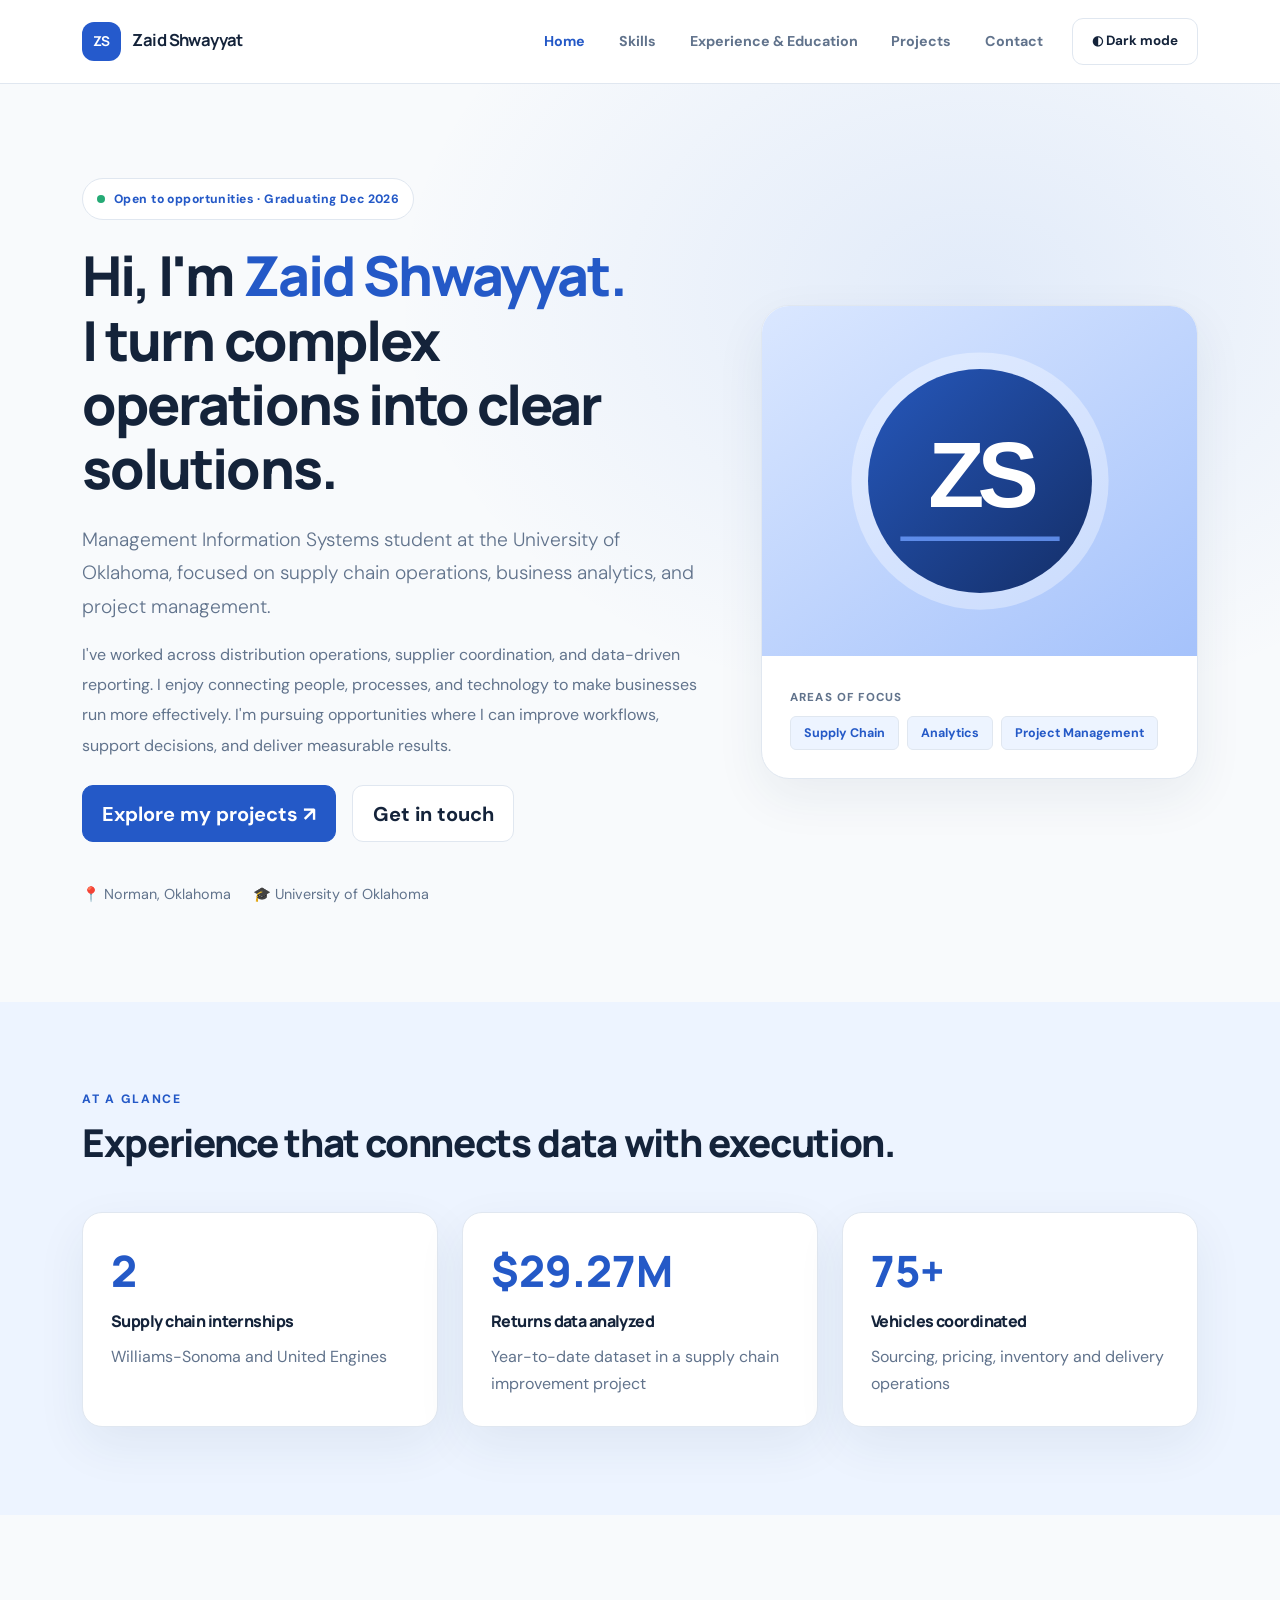
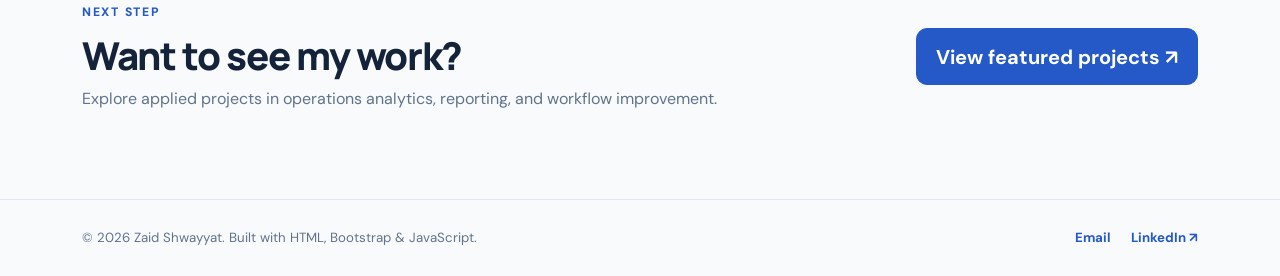
==== index.html @ 21653b59 "Add files via upload" ====
<!doctype html>
<html lang="en"><head><meta charset="utf-8"><meta name="viewport" content="width=device-width, initial-scale=1"><meta name="description" content="Portfolio of Zaid Shwayyat, supply chain and analytics professional."><title>Home | Zaid Shwayyat</title><link rel="preconnect" href="https://fonts.googleapis.com"><link rel="preconnect" href="https://fonts.gstatic.com" crossorigin><link href="https://fonts.googleapis.com/css2?family=DM+Sans:wght@400;500;600;700&family=Manrope:wght@400;500;600;700;800&display=swap" rel="stylesheet"><link href="https://cdn.jsdelivr.net/npm/bootstrap@5.3.3/dist/css/bootstrap.min.css" rel="stylesheet" integrity="sha384-QWTKZyjpPEjISv5WaRU9OFeRpok6YctnYmDr5pNlyT9EMqKN1pNj5rD" crossorigin="anonymous"><link rel="stylesheet" href="css/style.css"></head>
<body><a class="skip-link" href="#main-content">Skip to content</a><header><nav class="navbar navbar-expand-lg fixed-top site-navbar" aria-label="Main navigation"><div class="container"><a class="navbar-brand fw-bold" href="index.html"><span class="brand-mark">ZS</span> Zaid Shwayyat</a><button class="navbar-toggler" type="button" data-bs-toggle="collapse" data-bs-target="#mainNav" aria-controls="mainNav" aria-expanded="false" aria-label="Toggle navigation"><span class="navbar-toggler-icon"></span></button><div class="collapse navbar-collapse" id="mainNav"><ul class="navbar-nav ms-auto align-items-lg-center gap-lg-2"><li class="nav-item"><a class="nav-link active" aria-current="page" href="index.html">Home</a></li>
<li class="nav-item"><a class="nav-link "  href="skills.html">Skills</a></li>
<li class="nav-item"><a class="nav-link "  href="experience.html">Experience & Education</a></li>
<li class="nav-item"><a class="nav-link "  href="projects.html">Projects</a></li>
<li class="nav-item"><a class="nav-link "  href="contact.html">Contact</a></li></ul><button id="theme-toggle" class="btn theme-toggle ms-lg-3 mt-3 mt-lg-0" type="button" aria-label="Switch to dark mode">◐ <span id="theme-label">Dark mode</span></button></div></div></nav></header>
<main id="main-content"><section class="hero"><div class="container"><div class="row align-items-center g-5"><div class="col-lg-7"><div class="eyebrow"><span class="status-dot"></span> Open to opportunities · Graduating Dec 2026</div><h1>Hi, I'm <span class="gradient-text">Zaid Shwayyat.</span><br>I turn complex operations into clear solutions.</h1><p class="lead hero-lead">Management Information Systems student at the University of Oklahoma, focused on supply chain operations, business analytics, and project management.</p><p class="body-copy">I've worked across distribution operations, supplier coordination, and data-driven reporting. I enjoy connecting people, processes, and technology to make businesses run more effectively. I'm pursuing opportunities where I can improve workflows, support decisions, and deliver measurable results.</p><div class="d-flex flex-wrap gap-3 mt-4"><a class="btn btn-primary btn-lg" href="projects.html">Explore my projects <span aria-hidden="true">↗</span></a><a class="btn btn-outline-secondary btn-lg" href="contact.html">Get in touch</a></div><div class="hero-meta"><span>📍 Norman, Oklahoma</span><span>🎓 University of Oklahoma</span></div></div><div class="col-lg-5"><div class="profile-panel"><div class="profile-graphic"><img src="images/avatar.svg" alt="Illustrated initials ZS representing Zaid Shwayyat" width="280" height="280"></div><div class="profile-bottom"><span class="mini-label">AREAS OF FOCUS</span><div class="d-flex flex-wrap gap-2 mt-2"><span class="badge skill-badge">Supply Chain</span><span class="badge skill-badge">Analytics</span><span class="badge skill-badge">Project Management</span></div></div></div></div></div></div></section><section class="section subtle-section"><div class="container"><div class="section-kicker">AT A GLANCE</div><h2 class="section-heading">Experience that connects data with execution.</h2><div class="row g-4 mt-1"><div class="col-md-4"><div class="metric-card"><span class="metric-number">2</span><h3>Supply chain internships</h3><p>Williams-Sonoma and United Engines</p></div></div><div class="col-md-4"><div class="metric-card"><span class="metric-number">$29.27M</span><h3>Returns data analyzed</h3><p>Year-to-date dataset in a supply chain improvement project</p></div></div><div class="col-md-4"><div class="metric-card"><span class="metric-number">75+</span><h3>Vehicles coordinated</h3><p>Sourcing, pricing, inventory and delivery operations</p></div></div></div></div></section><section class="section"><div class="container"><div class="row align-items-center g-4"><div class="col-lg-8"><div class="section-kicker">NEXT STEP</div><h2 class="section-heading mb-2">Want to see my work?</h2><p class="muted mb-0">Explore applied projects in operations analytics, reporting, and workflow improvement.</p></div><div class="col-lg-4 text-lg-end"><a class="btn btn-primary btn-lg" href="projects.html">View featured projects ↗</a></div></div></div></section></main><footer class="footer mt-auto"><div class="container d-flex flex-column flex-sm-row justify-content-between align-items-sm-center gap-2"><p class="mb-0">© <span id="year">2026</span> Zaid Shwayyat. Built with HTML, Bootstrap & JavaScript.</p><div><a href="mailto:zaidshwayyat@gmail.com">Email</a><a href="https://www.linkedin.com/in/zshwayyat" target="_blank" rel="noopener noreferrer">LinkedIn ↗</a></div></div></footer><script src="https://cdn.jsdelivr.net/npm/bootstrap@5.3.3/dist/js/bootstrap.bundle.min.js" crossorigin="anonymous"></script><script src="js/script.js" defer></script></body></html>
---- css/style.css ----
/* Custom visual design layered over Bootstrap */
:root {
    --bg: #f8fafc;
    --surface: #fff;
    --ink: #14233a;
    --muted: #61738c;
    --border: #e0e7f0;
    --primary: #2459c7;
    --soft: #edf4ff;
    --nav: rgba(255,255,255,.95);
    --shadow: 0 18px 50px rgba(31,54,90,.07)
}

[data-theme="dark"] {
    --bg: #0e1728;
    --surface: #18253a;
    --ink: #ecf3ff;
    --muted: #b0bfd6;
    --border: #34445e;
    --primary: #82aaff;
    --soft: #202f49;
    --nav: rgba(14,23,40,.96);
    --shadow: 0 18px 50px rgba(0,0,0,.15)
}

* {
    box-sizing: border-box
}

html {
    scroll-behavior: smooth
}

body {
    font-family: 'DM Sans',sans-serif;
    background: var(--bg);
    color: var(--ink);
    padding-top: 84px;
    min-height: 100vh;
    display: flex;
    flex-direction: column
}

main {
    flex: 1
}

h1, h2, h3, .navbar-brand {
    font-family: Manrope,sans-serif;
    letter-spacing: -.035em
}

a {
    transition: color .2s
}

    a:not(.btn):not(.nav-link):not(.navbar-brand) {
        color: var(--primary)
    }

.site-navbar {
    background: var(--nav);
    border-bottom: 1px solid var(--border);
    backdrop-filter: blur(14px);
    min-height: 84px
}

.navbar-brand {
    color: var(--ink) !important;
    font-size: 1.04rem
}

.brand-mark {
    display: inline-grid;
    place-items: center;
    width: 39px;
    height: 39px;
    background: #255acc;
    color: #fff;
    border-radius: 12px;
    margin-right: 9px;
    font-size: .85rem
}

.navbar-nav .nav-link {
    font-weight: 700;
    color: var(--muted);
    font-size: .89rem;
    padding: .55rem .8rem !important
}

    .navbar-nav .nav-link:hover, .navbar-nav .nav-link.active {
        color: var(--primary)
    }

.navbar-toggler {
    border-color: var(--border);
    background: #eef3f9
}

.theme-toggle {
    border: 1px solid var(--border);
    color: var(--ink);
    background: var(--surface);
    border-radius: 12px;
    font-size: .84rem;
    font-weight: 700
}

    .theme-toggle:hover {
        border-color: var(--primary);
        color: var(--primary)
    }

.hero {
    padding: 94px 0 96px;
    background: radial-gradient(ellipse at 76% 23%,rgba(61,125,230,.12),transparent 42%)
}

.eyebrow, .section-kicker {
    font-size: .76rem;
    letter-spacing: .14em;
    text-transform: uppercase;
    font-weight: 800;
    color: var(--primary)
}

.eyebrow {
    display: inline-flex;
    align-items: center;
    gap: 9px;
    padding: 11px 14px;
    border: 1px solid var(--border);
    border-radius: 100px;
    background: var(--surface);
    letter-spacing: .035em;
    text-transform: none
}

.status-dot {
    width: 8px;
    height: 8px;
    border-radius: 50%;
    background: #25aa75
}

.hero h1 {
    font-size: clamp(2.55rem,4.3vw,4.35rem);
    line-height: 1.17;
    font-weight: 800;
    margin: 23px 0 22px
}

.gradient-text {
    color: var(--primary)
}

.lead {
    font-size: 1.2rem;
    line-height: 1.75;
    color: var(--muted);
    max-width: 760px
}

.hero-lead {
    max-width: 650px
}

.body-copy {
    color: var(--muted);
    line-height: 1.9;
    font-size: 1rem;
    max-width: 620px
}

.btn {
    border-radius: 11px;
    font-weight: 700;
    padding: .78rem 1.2rem
}

.btn-primary {
    --bs-btn-bg: #2459c7;
    --bs-btn-border-color: #2459c7;
    --bs-btn-hover-bg: #17439d;
    --bs-btn-hover-border-color: #17439d;
    color: #fff
}

.btn-outline-secondary {
    color: var(--ink);
    border-color: var(--border);
    background: var(--surface)
}

    .btn-outline-secondary:hover {
        background: var(--soft);
        color: var(--ink);
        border-color: var(--primary)
    }

.hero-meta {
    display: flex;
    flex-wrap: wrap;
    gap: 22px;
    margin-top: 42px;
    font-size: .9rem;
    color: var(--muted)
}

.profile-panel {
    background: var(--surface);
    border: 1px solid var(--border);
    border-radius: 28px;
    box-shadow: var(--shadow);
    overflow: hidden;
    max-width: 440px;
    margin-inline: auto
}

.profile-graphic {
    min-height: 350px;
    background: linear-gradient(145deg,#dae7ff,#a5c2fb);
    display: grid;
    place-items: center
}

    .profile-graphic img {
        width: min(75%,280px);
        height: auto
    }

.profile-bottom {
    padding: 28px
}

.mini-label {
    font-size: .72rem;
    color: var(--muted);
    font-weight: 800;
    letter-spacing: .1em
}

.skill-badge {
    background: var(--soft);
    color: var(--primary);
    font-size: .78rem;
    padding: 10px 13px;
    border: 1px solid var(--border)
}

.section {
    padding: 88px 0
}

.subtle-section {
    background: var(--soft)
}

.section-heading {
    font-weight: 800;
    font-size: clamp(1.75rem,3vw,2.5rem);
    margin: 12px 0 22px
}

.metric-card, .content-card, .timeline-card, .project-card {
    background: var(--surface);
    border: 1px solid var(--border);
    border-radius: 20px;
    padding: 28px;
    box-shadow: var(--shadow);
    height: 100%
}

.metric-number {
    font: 800 2.7rem Manrope,sans-serif;
    color: var(--primary)
}

.metric-card h3 {
    font-size: 1rem;
    font-weight: 800;
    margin: 12px 0
}

.metric-card p, .content-card p, .muted {
    color: var(--muted)
}

.metric-card p {
    margin-bottom: 0;
    line-height: 1.7
}

.page-hero {
    padding: 82px 0 64px
}

    .page-hero h1 {
        font-size: clamp(2.7rem,5vw,4rem);
        font-weight: 800;
        margin: 15px 0
    }

    .page-hero .lead {
        max-width: 760px;
        margin: 0
    }

.content-card {
    display: flex;
    flex-direction: column
}

    .content-card h2 {
        font-size: 1.3rem;
        font-weight: 800
    }

    .content-card p {
        line-height: 1.7
    }

.card-icon {
    width: 52px;
    height: 52px;
    display: grid;
    place-items: center;
    color: var(--primary);
    background: var(--soft);
    border-radius: 14px;
    font-size: 1.65rem;
    font-weight: 800;
    margin-bottom: 23px
}

.tag-cloud {
    display: flex;
    flex-wrap: wrap;
    gap: 10px;
    margin-top: 10px
}

    .tag-cloud span {
        border: 1px solid var(--border);
        background: var(--soft);
        padding: 9px 12px;
        border-radius: 10px;
        font-size: .85rem;
        font-weight: 700;
        color: var(--ink)
    }

.certificate {
    display: flex;
    align-items: center;
    justify-content: space-between;
    gap: 12px;
    padding: 15px 0;
    border-bottom: 1px solid var(--border)
}

    .certificate:last-child {
        border-bottom: 0
    }

.date-pill {
    display: inline-block;
    font-weight: 700;
    font-size: .8rem;
    border: 1px solid var(--border);
    color: var(--primary);
    background: var(--soft);
    padding: 8px 12px;
    border-radius: 100px;
    white-space: nowrap
}

.timeline {
    border-left: 2px solid var(--border);
    padding-left: 28px;
    margin-left: 9px;
    display: grid;
    gap: 24px
}

.timeline-card {
    position: relative
}

    .timeline-card::before {
        content: '';
        position: absolute;
        left: -37px;
        top: 32px;
        background: var(--primary);
        width: 16px;
        height: 16px;
        border: 4px solid var(--bg);
        border-radius: 50%
    }

.timeline-header {
    display: flex;
    flex-wrap: wrap;
    justify-content: space-between;
    gap: 12px;
    align-items: start
}

.timeline-card h2 {
    font-size: 1.2rem;
    font-weight: 800
}

.timeline-card h3 {
    font-size: .96rem;
    color: var(--primary);
    font-weight: 700
}

    .timeline-card h3 span {
        color: var(--muted);
        font-weight: 500
    }

.timeline-card ul {
    padding-left: 1.2rem;
    margin-top: 15px;
    margin-bottom: 0;
    color: var(--muted);
    line-height: 1.85
}

.filter-btn {
    background: var(--surface);
    border: 1px solid var(--border);
    color: var(--muted);
    padding: 9px 15px
}

    .filter-btn:hover, .filter-btn.active {
        background: #2459c7;
        color: #fff;
        border-color: #2459c7
    }

.project-card {
    display: flex;
    flex-direction: column;
    transition: transform .2s,box-shadow .2s
}

    .project-card:hover {
        transform: translateY(-4px);
        box-shadow: 0 20px 40px rgba(29,69,125,.13)
    }

.project-category {
    font-size: .74rem;
    letter-spacing: .09em;
    text-transform: uppercase;
    color: var(--primary);
    font-weight: 800
}

.project-card h2 {
    font-weight: 800;
    font-size: 1.25rem;
    margin: 18px 0 12px
}

.project-card p {
    line-height: 1.8;
    color: var(--muted);
    flex: 1
}

.project-card .tag-cloud span {
    font-size: .75rem;
    padding: 6px 9px
}

.project-number {
    display: flex;
    align-items: center;
    justify-content: space-between
}

    .project-number span:last-child {
        font-size: 1.7rem;
        color: var(--primary)
    }

.contact-note {
    padding: 24px;
    background: var(--soft);
    border: 1px solid var(--border);
    border-radius: 16px;
    color: var(--muted)
}

.footer {
    padding: 28px 0;
    border-top: 1px solid var(--border);
    color: var(--muted);
    font-size: .83rem
}

    .footer a {
        margin-left: 20px;
        text-decoration: none;
        font-weight: 700
    }

.skip-link {
    position: absolute;
    left: 10px;
    top: -60px;
    z-index: 2000;
    background: var(--surface);
    padding: 10px
}

    .skip-link:focus {
        top: 10px
    }

@media(max-width:991px) {
    .site-navbar .navbar-collapse {
        padding-bottom: 20px
    }

    .hero {
        padding: 60px 0
    }

    .profile-graphic {
        min-height: 290px
    }
}

@media(max-width:576px) {
    .section {
        padding: 56px 0
    }

    .page-hero {
        padding: 50px 0 40px
    }

    .hero h1 {
        font-size: 2.55rem
    }

    .hero-meta {
        gap: 12px
    }

    .metric-card, .content-card, .timeline-card, .project-card {
        padding: 22px
    }

    .footer a {
        margin-left: 0;
        margin-right: 16px
    }

    .timeline {
        padding-left: 19px
    }

    .timeline-card::before {
        left: -28px
    }
}
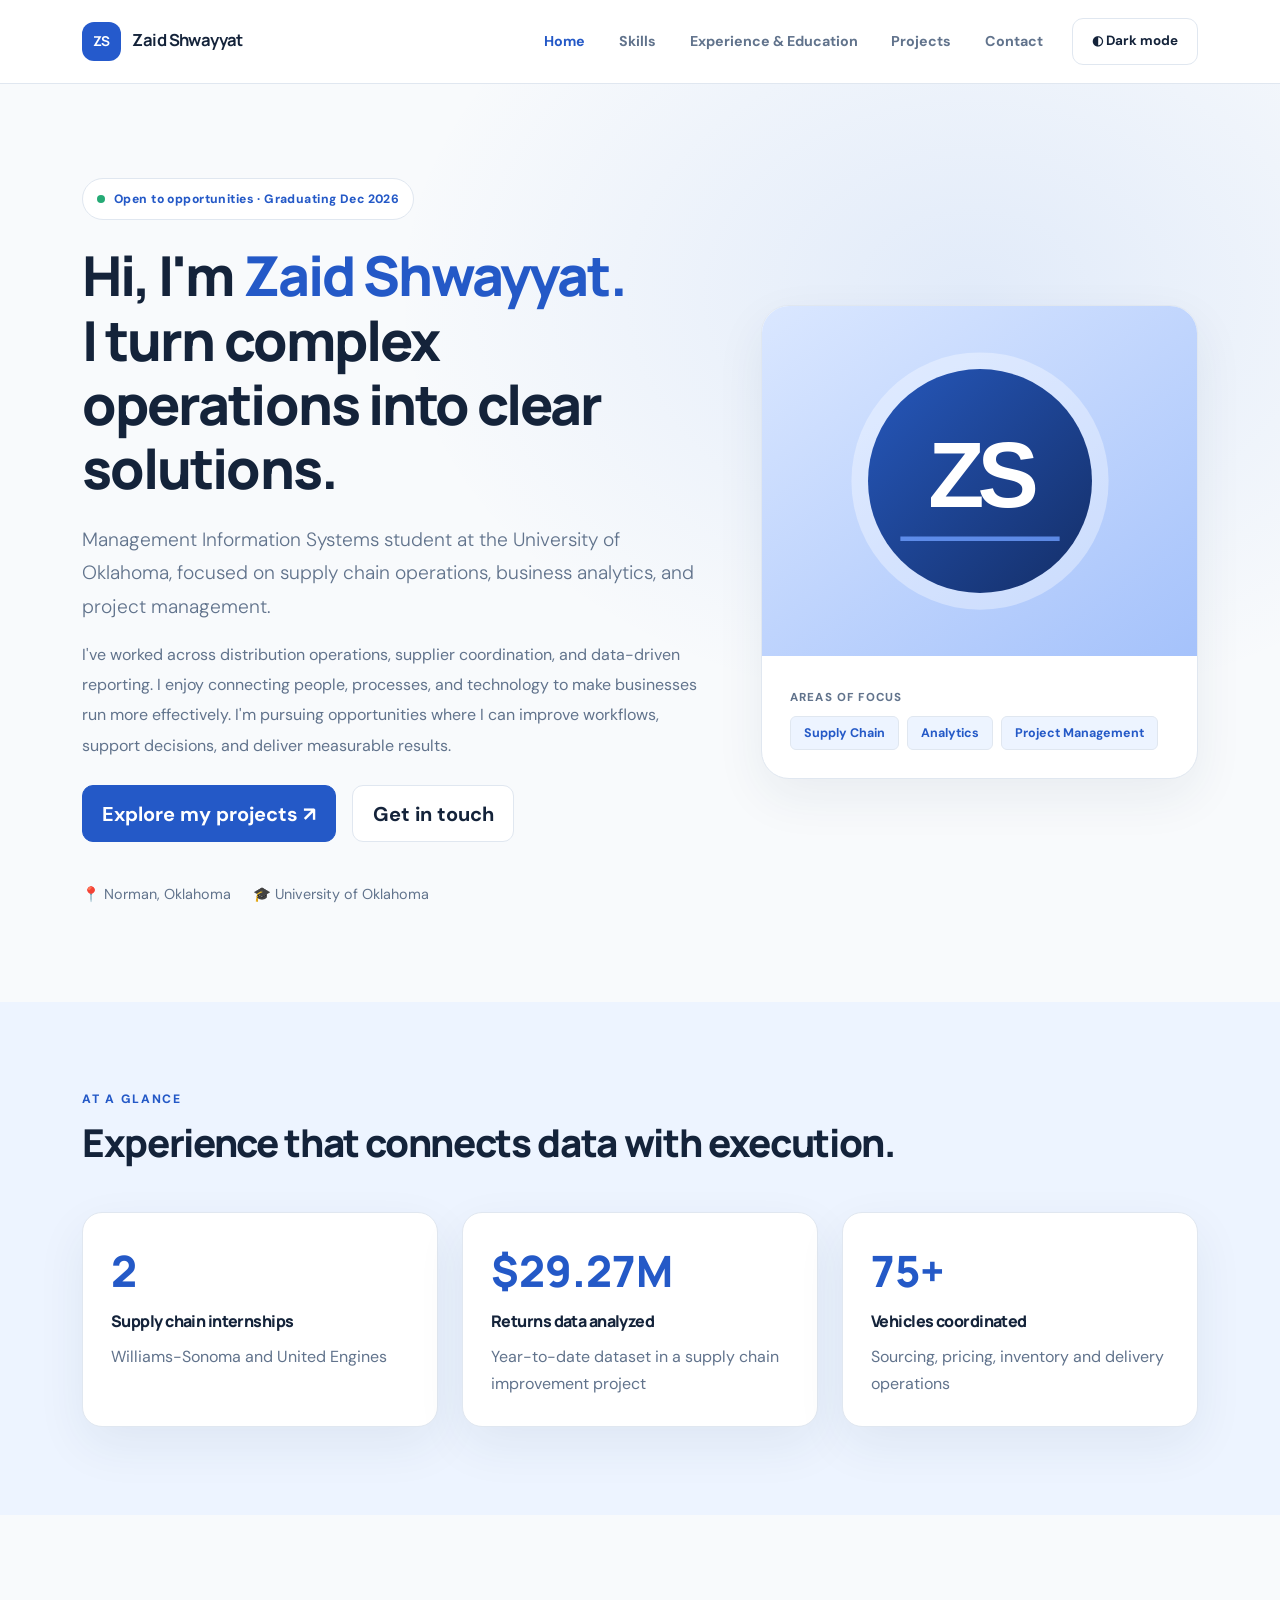
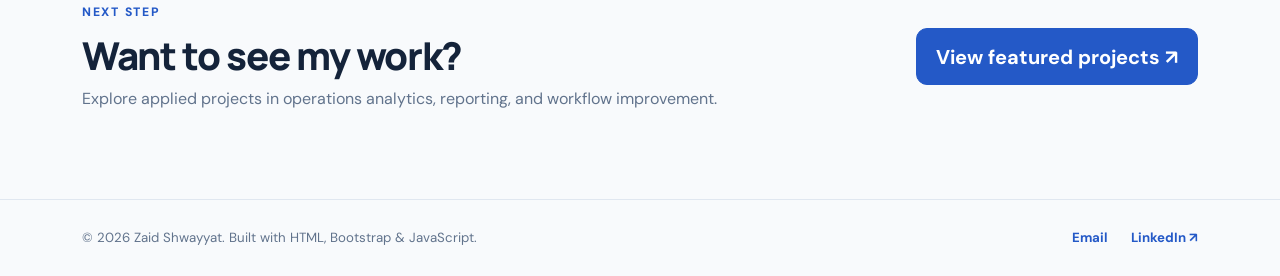
==== commit 25fa7afe: "Add files via upload" ====
--- a/index.html
+++ b/index.html
@@ -1,8 +1,240 @@
-<!doctype html>
-<html lang="en"><head><meta charset="utf-8"><meta name="viewport" content="width=device-width, initial-scale=1"><meta name="description" content="Portfolio of Zaid Shwayyat, supply chain and analytics professional."><title>Home | Zaid Shwayyat</title><link rel="preconnect" href="https://fonts.googleapis.com"><link rel="preconnect" href="https://fonts.gstatic.com" crossorigin><link href="https://fonts.googleapis.com/css2?family=DM+Sans:wght@400;500;600;700&family=Manrope:wght@400;500;600;700;800&display=swap" rel="stylesheet"><link href="https://cdn.jsdelivr.net/npm/bootstrap@5.3.3/dist/css/bootstrap.min.css" rel="stylesheet" integrity="sha384-QWTKZyjpPEjISv5WaRU9OFeRpok6YctnYmDr5pNlyT9EMqKN1pNj5rD" crossorigin="anonymous"><link rel="stylesheet" href="css/style.css"></head>
-<body><a class="skip-link" href="#main-content">Skip to content</a><header><nav class="navbar navbar-expand-lg fixed-top site-navbar" aria-label="Main navigation"><div class="container"><a class="navbar-brand fw-bold" href="index.html"><span class="brand-mark">ZS</span> Zaid Shwayyat</a><button class="navbar-toggler" type="button" data-bs-toggle="collapse" data-bs-target="#mainNav" aria-controls="mainNav" aria-expanded="false" aria-label="Toggle navigation"><span class="navbar-toggler-icon"></span></button><div class="collapse navbar-collapse" id="mainNav"><ul class="navbar-nav ms-auto align-items-lg-center gap-lg-2"><li class="nav-item"><a class="nav-link active" aria-current="page" href="index.html">Home</a></li>
-<li class="nav-item"><a class="nav-link "  href="skills.html">Skills</a></li>
-<li class="nav-item"><a class="nav-link "  href="experience.html">Experience & Education</a></li>
-<li class="nav-item"><a class="nav-link "  href="projects.html">Projects</a></li>
-<li class="nav-item"><a class="nav-link "  href="contact.html">Contact</a></li></ul><button id="theme-toggle" class="btn theme-toggle ms-lg-3 mt-3 mt-lg-0" type="button" aria-label="Switch to dark mode">◐ <span id="theme-label">Dark mode</span></button></div></div></nav></header>
-<main id="main-content"><section class="hero"><div class="container"><div class="row align-items-center g-5"><div class="col-lg-7"><div class="eyebrow"><span class="status-dot"></span> Open to opportunities · Graduating Dec 2026</div><h1>Hi, I'm <span class="gradient-text">Zaid Shwayyat.</span><br>I turn complex operations into clear solutions.</h1><p class="lead hero-lead">Management Information Systems student at the University of Oklahoma, focused on supply chain operations, business analytics, and project management.</p><p class="body-copy">I've worked across distribution operations, supplier coordination, and data-driven reporting. I enjoy connecting people, processes, and technology to make businesses run more effectively. I'm pursuing opportunities where I can improve workflows, support decisions, and deliver measurable results.</p><div class="d-flex flex-wrap gap-3 mt-4"><a class="btn btn-primary btn-lg" href="projects.html">Explore my projects <span aria-hidden="true">↗</span></a><a class="btn btn-outline-secondary btn-lg" href="contact.html">Get in touch</a></div><div class="hero-meta"><span>📍 Norman, Oklahoma</span><span>🎓 University of Oklahoma</span></div></div><div class="col-lg-5"><div class="profile-panel"><div class="profile-graphic"><img src="images/avatar.svg" alt="Illustrated initials ZS representing Zaid Shwayyat" width="280" height="280"></div><div class="profile-bottom"><span class="mini-label">AREAS OF FOCUS</span><div class="d-flex flex-wrap gap-2 mt-2"><span class="badge skill-badge">Supply Chain</span><span class="badge skill-badge">Analytics</span><span class="badge skill-badge">Project Management</span></div></div></div></div></div></div></section><section class="section subtle-section"><div class="container"><div class="section-kicker">AT A GLANCE</div><h2 class="section-heading">Experience that connects data with execution.</h2><div class="row g-4 mt-1"><div class="col-md-4"><div class="metric-card"><span class="metric-number">2</span><h3>Supply chain internships</h3><p>Williams-Sonoma and United Engines</p></div></div><div class="col-md-4"><div class="metric-card"><span class="metric-number">$29.27M</span><h3>Returns data analyzed</h3><p>Year-to-date dataset in a supply chain improvement project</p></div></div><div class="col-md-4"><div class="metric-card"><span class="metric-number">75+</span><h3>Vehicles coordinated</h3><p>Sourcing, pricing, inventory and delivery operations</p></div></div></div></div></section><section class="section"><div class="container"><div class="row align-items-center g-4"><div class="col-lg-8"><div class="section-kicker">NEXT STEP</div><h2 class="section-heading mb-2">Want to see my work?</h2><p class="muted mb-0">Explore applied projects in operations analytics, reporting, and workflow improvement.</p></div><div class="col-lg-4 text-lg-end"><a class="btn btn-primary btn-lg" href="projects.html">View featured projects ↗</a></div></div></div></section></main><footer class="footer mt-auto"><div class="container d-flex flex-column flex-sm-row justify-content-between align-items-sm-center gap-2"><p class="mb-0">© <span id="year">2026</span> Zaid Shwayyat. Built with HTML, Bootstrap & JavaScript.</p><div><a href="mailto:zaidshwayyat@gmail.com">Email</a><a href="https://www.linkedin.com/in/zshwayyat" target="_blank" rel="noopener noreferrer">LinkedIn ↗</a></div></div></footer><script src="https://cdn.jsdelivr.net/npm/bootstrap@5.3.3/dist/js/bootstrap.bundle.min.js" crossorigin="anonymous"></script><script src="js/script.js" defer></script></body></html>+<!DOCTYPE html>
+<html lang="en">
+ <head>
+  <meta charset="utf-8"/>
+  <meta content="width=device-width, initial-scale=1" name="viewport"/>
+  <meta content="Portfolio of Zaid Shwayyat, supply chain and analytics professional." name="description"/>
+  <title>
+   Home | Zaid Shwayyat
+  </title>
+  <link href="https://fonts.googleapis.com" rel="preconnect"/>
+  <link crossorigin="" href="https://fonts.gstatic.com" rel="preconnect"/>
+  <link href="https://fonts.googleapis.com/css2?family=DM+Sans:wght@400;500;600;700&amp;family=Manrope:wght@400;500;600;700;800&amp;display=swap" rel="stylesheet"/>
+  <link crossorigin="anonymous" href="https://cdn.jsdelivr.net/npm/bootstrap@5.3.3/dist/css/bootstrap.min.css" rel="stylesheet"/>
+  <link href="css/style.css" rel="stylesheet"/>
+ </head>
+ <body>
+  <a class="skip-link" href="#main-content">
+   Skip to content
+  </a>
+  <header>
+   <nav aria-label="Main navigation" class="navbar navbar-expand-lg fixed-top site-navbar">
+    <div class="container">
+     <a class="navbar-brand fw-bold" href="index.html">
+      <span class="brand-mark">
+       ZS
+      </span>
+      Zaid Shwayyat
+     </a>
+     <button aria-controls="mainNav" aria-expanded="false" aria-label="Toggle navigation" class="navbar-toggler" data-bs-target="#mainNav" data-bs-toggle="collapse" type="button">
+      <span class="navbar-toggler-icon">
+      </span>
+     </button>
+     <div class="collapse navbar-collapse" id="mainNav">
+      <ul class="navbar-nav ms-auto align-items-lg-center gap-lg-2">
+       <li class="nav-item">
+        <a aria-current="page" class="nav-link active" href="index.html">
+         Home
+        </a>
+       </li>
+       <li class="nav-item">
+        <a class="nav-link" href="skills.html">
+         Skills
+        </a>
+       </li>
+       <li class="nav-item">
+        <a class="nav-link" href="experience.html">
+         Experience &amp; Education
+        </a>
+       </li>
+       <li class="nav-item">
+        <a class="nav-link" href="projects.html">
+         Projects
+        </a>
+       </li>
+       <li class="nav-item">
+        <a class="nav-link" href="contact.html">
+         Contact
+        </a>
+       </li>
+      </ul>
+      <button aria-label="Switch to dark mode" class="btn theme-toggle ms-lg-3 mt-3 mt-lg-0" id="theme-toggle" type="button">
+       ◐
+       <span id="theme-label">
+        Dark mode
+       </span>
+      </button>
+     </div>
+    </div>
+   </nav>
+  </header>
+  <main id="main-content">
+   <section class="hero">
+    <div class="container">
+     <div class="row align-items-center g-5">
+      <div class="col-lg-7">
+       <div class="eyebrow">
+        <span class="status-dot">
+        </span>
+        Open to opportunities · Graduating Dec 2026
+       </div>
+       <h1>
+        Hi, I'm
+        <span class="gradient-text">
+         Zaid Shwayyat.
+        </span>
+        <br/>
+        I turn complex operations into clear solutions.
+       </h1>
+       <p class="lead hero-lead">
+        Management Information Systems student at the University of Oklahoma, focused on supply chain operations, business analytics, and project management.
+       </p>
+       <p class="body-copy">
+        I've worked across distribution operations, supplier coordination, and data-driven reporting. I enjoy connecting people, processes, and technology to make businesses run more effectively. I'm pursuing opportunities where I can improve workflows, support decisions, and deliver measurable results.
+       </p>
+       <div class="d-flex flex-wrap gap-3 mt-4">
+        <a class="btn btn-primary btn-lg" href="projects.html">
+         Explore my projects
+         <span aria-hidden="true">
+          ↗
+         </span>
+        </a>
+        <a class="btn btn-outline-secondary btn-lg" href="contact.html">
+         Get in touch
+        </a>
+       </div>
+       <div class="hero-meta">
+        <span>
+         📍 Norman, Oklahoma
+        </span>
+        <span>
+         🎓 University of Oklahoma
+        </span>
+       </div>
+      </div>
+      <div class="col-lg-5">
+       <div class="profile-panel">
+        <div class="profile-graphic">
+         <img alt="Illustrated initials ZS representing Zaid Shwayyat" height="280" src="images/avatar.svg" width="280"/>
+        </div>
+        <div class="profile-bottom">
+         <span class="mini-label">
+          AREAS OF FOCUS
+         </span>
+         <div class="d-flex flex-wrap gap-2 mt-2">
+          <span class="badge skill-badge">
+           Supply Chain
+          </span>
+          <span class="badge skill-badge">
+           Analytics
+          </span>
+          <span class="badge skill-badge">
+           Project Management
+          </span>
+         </div>
+        </div>
+       </div>
+      </div>
+     </div>
+    </div>
+   </section>
+   <section class="section subtle-section">
+    <div class="container">
+     <div class="section-kicker">
+      AT A GLANCE
+     </div>
+     <h2 class="section-heading">
+      Experience that connects data with execution.
+     </h2>
+     <div class="row g-4 mt-1">
+      <div class="col-md-4">
+       <div class="metric-card">
+        <span class="metric-number">
+         2
+        </span>
+        <h3>
+         Supply chain internships
+        </h3>
+        <p>
+         Williams-Sonoma and United Engines
+        </p>
+       </div>
+      </div>
+      <div class="col-md-4">
+       <div class="metric-card">
+        <span class="metric-number">
+         $29.27M
+        </span>
+        <h3>
+         Returns data analyzed
+        </h3>
+        <p>
+         Year-to-date dataset in a supply chain improvement project
+        </p>
+       </div>
+      </div>
+      <div class="col-md-4">
+       <div class="metric-card">
+        <span class="metric-number">
+         75+
+        </span>
+        <h3>
+         Vehicles coordinated
+        </h3>
+        <p>
+         Sourcing, pricing, inventory and delivery operations
+        </p>
+       </div>
+      </div>
+     </div>
+    </div>
+   </section>
+   <section class="section">
+    <div class="container">
+     <div class="row align-items-center g-4">
+      <div class="col-lg-8">
+       <div class="section-kicker">
+        NEXT STEP
+       </div>
+       <h2 class="section-heading mb-2">
+        Want to see my work?
+       </h2>
+       <p class="muted mb-0">
+        Explore applied projects in operations analytics, reporting, and workflow improvement.
+       </p>
+      </div>
+      <div class="col-lg-4 text-lg-end">
+       <a class="btn btn-primary btn-lg" href="projects.html">
+        View featured projects ↗
+       </a>
+      </div>
+     </div>
+    </div>
+   </section>
+  </main>
+  <footer class="footer mt-auto">
+   <div class="container d-flex flex-column flex-sm-row justify-content-between align-items-sm-center gap-2">
+    <p class="mb-0">
+     ©
+     <span id="year">
+      2026
+     </span>
+     Zaid Shwayyat. Built with HTML, Bootstrap &amp; JavaScript.
+    </p>
+    <div>
+     <a href="mailto:zaidshwayyat@gmail.com">
+      Email
+     </a>
+     <a href="https://www.linkedin.com/in/zshwayyat" rel="noopener noreferrer" target="_blank">
+      LinkedIn ↗
+     </a>
+    </div>
+   </div>
+  </footer>
+  <script crossorigin="anonymous" src="https://cdn.jsdelivr.net/npm/bootstrap@5.3.3/dist/js/bootstrap.bundle.min.js">
+  </script>
+  <script defer="" src="js/script.js">
+  </script>
+ </body>
+</html>
+
--- a/css/style.css
+++ b/css/style.css
@@ -1,576 +1,491 @@
 /* Custom visual design layered over Bootstrap */
 :root {
-    --bg: #f8fafc;
-    --surface: #fff;
-    --ink: #14233a;
-    --muted: #61738c;
-    --border: #e0e7f0;
-    --primary: #2459c7;
-    --soft: #edf4ff;
-    --nav: rgba(255,255,255,.95);
-    --shadow: 0 18px 50px rgba(31,54,90,.07)
-}
-
+    --bg:#f8fafc;
+    --surface:#fff;
+    --ink:#14233a;
+    --muted:#61738c;
+    --border:#e0e7f0;
+    --primary:#2459c7;
+    --soft:#edf4ff;
+    --nav:rgba(255,255,255,.95);
+    --shadow:0 18px 50px rgba(31,54,90,.07)
+}
 [data-theme="dark"] {
-    --bg: #0e1728;
-    --surface: #18253a;
-    --ink: #ecf3ff;
-    --muted: #b0bfd6;
-    --border: #34445e;
-    --primary: #82aaff;
-    --soft: #202f49;
-    --nav: rgba(14,23,40,.96);
-    --shadow: 0 18px 50px rgba(0,0,0,.15)
-}
-
+    --bg:#0e1728;
+    --surface:#18253a;
+    --ink:#ecf3ff;
+    --muted:#b0bfd6;
+    --border:#34445e;
+    --primary:#82aaff;
+    --soft:#202f49;
+    --nav:rgba(14,23,40,.96);
+    --shadow:0 18px 50px rgba(0,0,0,.15)
+}
 * {
-    box-sizing: border-box
-}
-
+    box-sizing:border-box
+}
 html {
-    scroll-behavior: smooth
-}
-
+    scroll-behavior:smooth
+}
 body {
-    font-family: 'DM Sans',sans-serif;
-    background: var(--bg);
-    color: var(--ink);
-    padding-top: 84px;
-    min-height: 100vh;
-    display: flex;
-    flex-direction: column
-}
-
+    font-family:'DM Sans',sans-serif;
+    background:var(--bg);
+    color:var(--ink);
+    padding-top:84px;
+    min-height:100vh;
+    display:flex;
+    flex-direction:column
+}
 main {
-    flex: 1
-}
-
-h1, h2, h3, .navbar-brand {
-    font-family: Manrope,sans-serif;
-    letter-spacing: -.035em
-}
-
+    flex:1
+}
+h1,h2,h3,.navbar-brand {
+    font-family:Manrope,sans-serif;
+    letter-spacing:-.035em
+}
 a {
-    transition: color .2s
-}
-
-    a:not(.btn):not(.nav-link):not(.navbar-brand) {
-        color: var(--primary)
-    }
-
+    transition:color .2s
+}
+a:not(.btn):not(.nav-link):not(.navbar-brand) {
+    color:var(--primary)
+}
 .site-navbar {
-    background: var(--nav);
-    border-bottom: 1px solid var(--border);
-    backdrop-filter: blur(14px);
-    min-height: 84px
-}
-
+    background:var(--nav);
+    border-bottom:1px solid var(--border);
+    backdrop-filter:blur(14px);
+    min-height:84px
+}
 .navbar-brand {
-    color: var(--ink) !important;
-    font-size: 1.04rem
-}
-
+    color:var(--ink)!important;
+    font-size:1.04rem
+}
 .brand-mark {
-    display: inline-grid;
-    place-items: center;
-    width: 39px;
-    height: 39px;
-    background: #255acc;
-    color: #fff;
-    border-radius: 12px;
-    margin-right: 9px;
-    font-size: .85rem
-}
-
+    display:inline-grid;
+    place-items:center;
+    width:39px;
+    height:39px;
+    background:#255acc;
+    color:#fff;
+    border-radius:12px;
+    margin-right:9px;
+    font-size:.85rem
+}
 .navbar-nav .nav-link {
-    font-weight: 700;
-    color: var(--muted);
-    font-size: .89rem;
-    padding: .55rem .8rem !important
-}
-
-    .navbar-nav .nav-link:hover, .navbar-nav .nav-link.active {
-        color: var(--primary)
-    }
-
+    font-weight:700;
+    color:var(--muted);
+    font-size:.89rem;
+    padding:.55rem .8rem!important
+}
+.navbar-nav .nav-link:hover,.navbar-nav .nav-link.active {
+    color:var(--primary)
+}
 .navbar-toggler {
-    border-color: var(--border);
-    background: #eef3f9
-}
-
+    border-color:var(--border);
+    background:#eef3f9
+}
 .theme-toggle {
-    border: 1px solid var(--border);
-    color: var(--ink);
-    background: var(--surface);
-    border-radius: 12px;
-    font-size: .84rem;
-    font-weight: 700
-}
-
-    .theme-toggle:hover {
-        border-color: var(--primary);
-        color: var(--primary)
-    }
-
+    border:1px solid var(--border);
+    color:var(--ink);
+    background:var(--surface);
+    border-radius:12px;
+    font-size:.84rem;
+    font-weight:700
+}
+.theme-toggle:hover {
+    border-color:var(--primary);
+    color:var(--primary)
+}
 .hero {
-    padding: 94px 0 96px;
-    background: radial-gradient(ellipse at 76% 23%,rgba(61,125,230,.12),transparent 42%)
-}
-
-.eyebrow, .section-kicker {
-    font-size: .76rem;
-    letter-spacing: .14em;
-    text-transform: uppercase;
-    font-weight: 800;
-    color: var(--primary)
-}
-
+    padding:94px 0 96px;
+    background:radial-gradient(ellipse at 76% 23%,rgba(61,125,230,.12),transparent 42%)
+}
+.eyebrow,.section-kicker {
+    font-size:.76rem;
+    letter-spacing:.14em;
+    text-transform:uppercase;
+    font-weight:800;
+    color:var(--primary)
+}
 .eyebrow {
-    display: inline-flex;
-    align-items: center;
-    gap: 9px;
-    padding: 11px 14px;
-    border: 1px solid var(--border);
-    border-radius: 100px;
-    background: var(--surface);
-    letter-spacing: .035em;
-    text-transform: none
-}
-
+    display:inline-flex;
+    align-items:center;
+    gap:9px;
+    padding:11px 14px;
+    border:1px solid var(--border);
+    border-radius:100px;
+    background:var(--surface);
+    letter-spacing:.035em;
+    text-transform:none
+}
 .status-dot {
-    width: 8px;
-    height: 8px;
-    border-radius: 50%;
-    background: #25aa75
-}
-
+    width:8px;
+    height:8px;
+    border-radius:50%;
+    background:#25aa75
+}
 .hero h1 {
-    font-size: clamp(2.55rem,4.3vw,4.35rem);
-    line-height: 1.17;
-    font-weight: 800;
-    margin: 23px 0 22px
-}
-
+    font-size:clamp(2.55rem,4.3vw,4.35rem);
+    line-height:1.17;
+    font-weight:800;
+    margin:23px 0 22px
+}
 .gradient-text {
-    color: var(--primary)
-}
-
+    color:var(--primary)
+}
 .lead {
-    font-size: 1.2rem;
-    line-height: 1.75;
-    color: var(--muted);
-    max-width: 760px
-}
-
+    font-size:1.2rem;
+    line-height:1.75;
+    color:var(--muted);
+    max-width:760px
+}
 .hero-lead {
-    max-width: 650px
-}
-
+    max-width:650px
+}
 .body-copy {
-    color: var(--muted);
-    line-height: 1.9;
-    font-size: 1rem;
-    max-width: 620px
-}
-
+    color:var(--muted);
+    line-height:1.9;
+    font-size:1rem;
+    max-width:620px
+}
 .btn {
-    border-radius: 11px;
-    font-weight: 700;
-    padding: .78rem 1.2rem
-}
-
+    border-radius:11px;
+    font-weight:700;
+    padding:.78rem 1.2rem
+}
 .btn-primary {
-    --bs-btn-bg: #2459c7;
-    --bs-btn-border-color: #2459c7;
-    --bs-btn-hover-bg: #17439d;
-    --bs-btn-hover-border-color: #17439d;
-    color: #fff
-}
-
+    --bs-btn-bg:#2459c7;
+    --bs-btn-border-color:#2459c7;
+    --bs-btn-hover-bg:#17439d;
+    --bs-btn-hover-border-color:#17439d;
+    color:#fff
+}
 .btn-outline-secondary {
-    color: var(--ink);
-    border-color: var(--border);
-    background: var(--surface)
-}
-
-    .btn-outline-secondary:hover {
-        background: var(--soft);
-        color: var(--ink);
-        border-color: var(--primary)
-    }
-
+    color:var(--ink);
+    border-color:var(--border);
+    background:var(--surface)
+}
+.btn-outline-secondary:hover {
+    background:var(--soft);
+    color:var(--ink);
+    border-color:var(--primary)
+}
 .hero-meta {
-    display: flex;
-    flex-wrap: wrap;
-    gap: 22px;
-    margin-top: 42px;
-    font-size: .9rem;
-    color: var(--muted)
-}
-
+    display:flex;
+    flex-wrap:wrap;
+    gap:22px;
+    margin-top:42px;
+    font-size:.9rem;
+    color:var(--muted)
+}
 .profile-panel {
-    background: var(--surface);
-    border: 1px solid var(--border);
-    border-radius: 28px;
-    box-shadow: var(--shadow);
-    overflow: hidden;
-    max-width: 440px;
-    margin-inline: auto
-}
-
+    background:var(--surface);
+    border:1px solid var(--border);
+    border-radius:28px;
+    box-shadow:var(--shadow);
+    overflow:hidden;
+    max-width:440px;
+    margin-inline:auto
+}
 .profile-graphic {
-    min-height: 350px;
-    background: linear-gradient(145deg,#dae7ff,#a5c2fb);
-    display: grid;
-    place-items: center
-}
-
-    .profile-graphic img {
-        width: min(75%,280px);
-        height: auto
-    }
-
+    min-height:350px;
+    background:linear-gradient(145deg,#dae7ff,#a5c2fb);
+    display:grid;
+    place-items:center
+}
+.profile-graphic img {
+    width:min(75%,280px);
+    height:auto
+}
 .profile-bottom {
-    padding: 28px
-}
-
+    padding:28px
+}
 .mini-label {
-    font-size: .72rem;
-    color: var(--muted);
-    font-weight: 800;
-    letter-spacing: .1em
-}
-
+    font-size:.72rem;
+    color:var(--muted);
+    font-weight:800;
+    letter-spacing:.1em
+}
 .skill-badge {
-    background: var(--soft);
-    color: var(--primary);
-    font-size: .78rem;
-    padding: 10px 13px;
-    border: 1px solid var(--border)
-}
-
+    background:var(--soft);
+    color:var(--primary);
+    font-size:.78rem;
+    padding:10px 13px;
+    border:1px solid var(--border)
+}
 .section {
-    padding: 88px 0
-}
-
+    padding:88px 0
+}
 .subtle-section {
-    background: var(--soft)
-}
-
+    background:var(--soft)
+}
 .section-heading {
-    font-weight: 800;
-    font-size: clamp(1.75rem,3vw,2.5rem);
-    margin: 12px 0 22px
-}
-
-.metric-card, .content-card, .timeline-card, .project-card {
-    background: var(--surface);
-    border: 1px solid var(--border);
-    border-radius: 20px;
-    padding: 28px;
-    box-shadow: var(--shadow);
-    height: 100%
-}
-
+    font-weight:800;
+    font-size:clamp(1.75rem,3vw,2.5rem);
+    margin:12px 0 22px
+}
+.metric-card,.content-card,.timeline-card,.project-card {
+    background:var(--surface);
+    border:1px solid var(--border);
+    border-radius:20px;
+    padding:28px;
+    box-shadow:var(--shadow);
+    height:100%
+}
 .metric-number {
-    font: 800 2.7rem Manrope,sans-serif;
-    color: var(--primary)
-}
-
+    font:800 2.7rem Manrope,sans-serif;
+    color:var(--primary)
+}
 .metric-card h3 {
-    font-size: 1rem;
-    font-weight: 800;
-    margin: 12px 0
-}
-
-.metric-card p, .content-card p, .muted {
-    color: var(--muted)
-}
-
+    font-size:1rem;
+    font-weight:800;
+    margin:12px 0
+}
+.metric-card p,.content-card p,.muted {
+    color:var(--muted)
+}
 .metric-card p {
-    margin-bottom: 0;
-    line-height: 1.7
-}
-
+    margin-bottom:0;
+    line-height:1.7
+}
 .page-hero {
-    padding: 82px 0 64px
-}
-
-    .page-hero h1 {
-        font-size: clamp(2.7rem,5vw,4rem);
-        font-weight: 800;
-        margin: 15px 0
-    }
-
-    .page-hero .lead {
-        max-width: 760px;
-        margin: 0
-    }
-
+    padding:82px 0 64px
+}
+.page-hero h1 {
+    font-size:clamp(2.7rem,5vw,4rem);
+    font-weight:800;
+    margin:15px 0
+}
+.page-hero .lead {
+    max-width:760px;
+    margin:0
+}
 .content-card {
-    display: flex;
-    flex-direction: column
-}
-
-    .content-card h2 {
-        font-size: 1.3rem;
-        font-weight: 800
-    }
-
-    .content-card p {
-        line-height: 1.7
-    }
-
+    display:flex;
+    flex-direction:column
+}
+.content-card h2 {
+    font-size:1.3rem;
+    font-weight:800
+}
+.content-card p {
+    line-height:1.7
+}
 .card-icon {
-    width: 52px;
-    height: 52px;
-    display: grid;
-    place-items: center;
-    color: var(--primary);
-    background: var(--soft);
-    border-radius: 14px;
-    font-size: 1.65rem;
-    font-weight: 800;
-    margin-bottom: 23px
-}
-
+    width:52px;
+    height:52px;
+    display:grid;
+    place-items:center;
+    color:var(--primary);
+    background:var(--soft);
+    border-radius:14px;
+    font-size:1.65rem;
+    font-weight:800;
+    margin-bottom:23px
+}
 .tag-cloud {
-    display: flex;
-    flex-wrap: wrap;
-    gap: 10px;
-    margin-top: 10px
-}
-
-    .tag-cloud span {
-        border: 1px solid var(--border);
-        background: var(--soft);
-        padding: 9px 12px;
-        border-radius: 10px;
-        font-size: .85rem;
-        font-weight: 700;
-        color: var(--ink)
-    }
-
+    display:flex;
+    flex-wrap:wrap;
+    gap:10px;
+    margin-top:10px
+}
+.tag-cloud span {
+    border:1px solid var(--border);
+    background:var(--soft);
+    padding:9px 12px;
+    border-radius:10px;
+    font-size:.85rem;
+    font-weight:700;
+    color:var(--ink)
+}
 .certificate {
-    display: flex;
-    align-items: center;
-    justify-content: space-between;
-    gap: 12px;
-    padding: 15px 0;
-    border-bottom: 1px solid var(--border)
-}
-
-    .certificate:last-child {
-        border-bottom: 0
-    }
-
+    display:flex;
+    align-items:center;
+    justify-content:space-between;
+    gap:12px;
+    padding:15px 0;
+    border-bottom:1px solid var(--border)
+}
+.certificate:last-child {
+    border-bottom:0
+}
 .date-pill {
-    display: inline-block;
-    font-weight: 700;
-    font-size: .8rem;
-    border: 1px solid var(--border);
-    color: var(--primary);
-    background: var(--soft);
-    padding: 8px 12px;
-    border-radius: 100px;
-    white-space: nowrap
-}
-
+    display:inline-block;
+    font-weight:700;
+    font-size:.8rem;
+    border:1px solid var(--border);
+    color:var(--primary);
+    background:var(--soft);
+    padding:8px 12px;
+    border-radius:100px;
+    white-space:nowrap
+}
 .timeline {
-    border-left: 2px solid var(--border);
-    padding-left: 28px;
-    margin-left: 9px;
-    display: grid;
-    gap: 24px
-}
-
+    border-left:2px solid var(--border);
+    padding-left:28px;
+    margin-left:9px;
+    display:grid;
+    gap:24px
+}
 .timeline-card {
-    position: relative
-}
-
-    .timeline-card::before {
-        content: '';
-        position: absolute;
-        left: -37px;
-        top: 32px;
-        background: var(--primary);
-        width: 16px;
-        height: 16px;
-        border: 4px solid var(--bg);
-        border-radius: 50%
-    }
-
+    position:relative
+}
+.timeline-card::before {
+    content:'';
+    position:absolute;
+    left:-37px;
+    top:32px;
+    background:var(--primary);
+    width:16px;
+    height:16px;
+    border:4px solid var(--bg);
+    border-radius:50%
+}
 .timeline-header {
-    display: flex;
-    flex-wrap: wrap;
-    justify-content: space-between;
-    gap: 12px;
-    align-items: start
-}
-
+    display:flex;
+    flex-wrap:wrap;
+    justify-content:space-between;
+    gap:12px;
+    align-items:start
+}
 .timeline-card h2 {
-    font-size: 1.2rem;
-    font-weight: 800
-}
-
+    font-size:1.2rem;
+    font-weight:800
+}
 .timeline-card h3 {
-    font-size: .96rem;
-    color: var(--primary);
-    font-weight: 700
-}
-
-    .timeline-card h3 span {
-        color: var(--muted);
-        font-weight: 500
-    }
-
+    font-size:.96rem;
+    color:var(--primary);
+    font-weight:700
+}
+.timeline-card h3 span {
+    color:var(--muted);
+    font-weight:500
+}
 .timeline-card ul {
-    padding-left: 1.2rem;
-    margin-top: 15px;
-    margin-bottom: 0;
-    color: var(--muted);
-    line-height: 1.85
-}
-
+    padding-left:1.2rem;
+    margin-top:15px;
+    margin-bottom:0;
+    color:var(--muted);
+    line-height:1.85
+}
 .filter-btn {
-    background: var(--surface);
-    border: 1px solid var(--border);
-    color: var(--muted);
-    padding: 9px 15px
-}
-
-    .filter-btn:hover, .filter-btn.active {
-        background: #2459c7;
-        color: #fff;
-        border-color: #2459c7
-    }
-
+    background:var(--surface);
+    border:1px solid var(--border);
+    color:var(--muted);
+    padding:9px 15px
+}
+.filter-btn:hover,.filter-btn.active {
+    background:#2459c7;
+    color:#fff;
+    border-color:#2459c7
+}
 .project-card {
-    display: flex;
-    flex-direction: column;
-    transition: transform .2s,box-shadow .2s
-}
-
-    .project-card:hover {
-        transform: translateY(-4px);
-        box-shadow: 0 20px 40px rgba(29,69,125,.13)
-    }
-
+    display:flex;
+    flex-direction:column;
+    transition:transform .2s,box-shadow .2s
+}
+.project-card:hover {
+    transform:translateY(-4px);
+    box-shadow:0 20px 40px rgba(29,69,125,.13)
+}
 .project-category {
-    font-size: .74rem;
-    letter-spacing: .09em;
-    text-transform: uppercase;
-    color: var(--primary);
-    font-weight: 800
-}
-
+    font-size:.74rem;
+    letter-spacing:.09em;
+    text-transform:uppercase;
+    color:var(--primary);
+    font-weight:800
+}
 .project-card h2 {
-    font-weight: 800;
-    font-size: 1.25rem;
-    margin: 18px 0 12px
-}
-
+    font-weight:800;
+    font-size:1.25rem;
+    margin:18px 0 12px
+}
 .project-card p {
-    line-height: 1.8;
-    color: var(--muted);
-    flex: 1
-}
-
+    line-height:1.8;
+    color:var(--muted);
+    flex:1
+}
 .project-card .tag-cloud span {
-    font-size: .75rem;
-    padding: 6px 9px
-}
-
+    font-size:.75rem;
+    padding:6px 9px
+}
 .project-number {
-    display: flex;
-    align-items: center;
-    justify-content: space-between
-}
-
-    .project-number span:last-child {
-        font-size: 1.7rem;
-        color: var(--primary)
-    }
-
+    display:flex;
+    align-items:center;
+    justify-content:space-between
+}
+.project-number span:last-child {
+    font-size:1.7rem;
+    color:var(--primary)
+}
 .contact-note {
-    padding: 24px;
-    background: var(--soft);
-    border: 1px solid var(--border);
-    border-radius: 16px;
-    color: var(--muted)
-}
-
+    padding:24px;
+    background:var(--soft);
+    border:1px solid var(--border);
+    border-radius:16px;
+    color:var(--muted)
+}
 .footer {
-    padding: 28px 0;
-    border-top: 1px solid var(--border);
-    color: var(--muted);
-    font-size: .83rem
-}
-
-    .footer a {
-        margin-left: 20px;
-        text-decoration: none;
-        font-weight: 700
-    }
-
+    padding:28px 0;
+    border-top:1px solid var(--border);
+    color:var(--muted);
+    font-size:.83rem
+}
+.footer a {
+    margin-left:20px;
+    text-decoration:none;
+    font-weight:700
+}
 .skip-link {
-    position: absolute;
-    left: 10px;
-    top: -60px;
-    z-index: 2000;
-    background: var(--surface);
-    padding: 10px
-}
-
-    .skip-link:focus {
-        top: 10px
-    }
-
+    position:absolute;
+    left:10px;
+    top:-60px;
+    z-index:2000;
+    background:var(--surface);
+    padding:10px
+}
+.skip-link:focus {
+    top:10px
+}
 @media(max-width:991px) {
     .site-navbar .navbar-collapse {
-        padding-bottom: 20px
-    }
-
+        padding-bottom:20px
+    }
     .hero {
-        padding: 60px 0
-    }
-
+        padding:60px 0
+    }
     .profile-graphic {
-        min-height: 290px
-    }
-}
-
+        min-height:290px
+    }
+}
 @media(max-width:576px) {
     .section {
-        padding: 56px 0
-    }
+        padding:56px 0
+    }
+    .page-hero {
+        padding:50px 0 40px
+    }
+    .hero h1 {
+        font-size:2.55rem
+    }
+    .hero-meta {
+        gap:12px
+    }
+    .metric-card,.content-card,.timeline-card,.project-card {
+        padding:22px
+    }
+    .footer a {
+        margin-left:0;
+        margin-right:16px
+    }
+    .timeline {
+        padding-left:19px
+    }
+    .timeline-card::before {
+        left:-28px
+    }
+}
 
-    .page-hero {
-        padding: 50px 0 40px
-    }
-
-    .hero h1 {
-        font-size: 2.55rem
-    }
-
-    .hero-meta {
-        gap: 12px
-    }
-
-    .metric-card, .content-card, .timeline-card, .project-card {
-        padding: 22px
-    }
-
-    .footer a {
-        margin-left: 0;
-        margin-right: 16px
-    }
-
-    .timeline {
-        padding-left: 19px
-    }
-
-    .timeline-card::before {
-        left: -28px
-    }
-}
+/* Utilities */
+.d-none {
+    display: none !important;
+}
